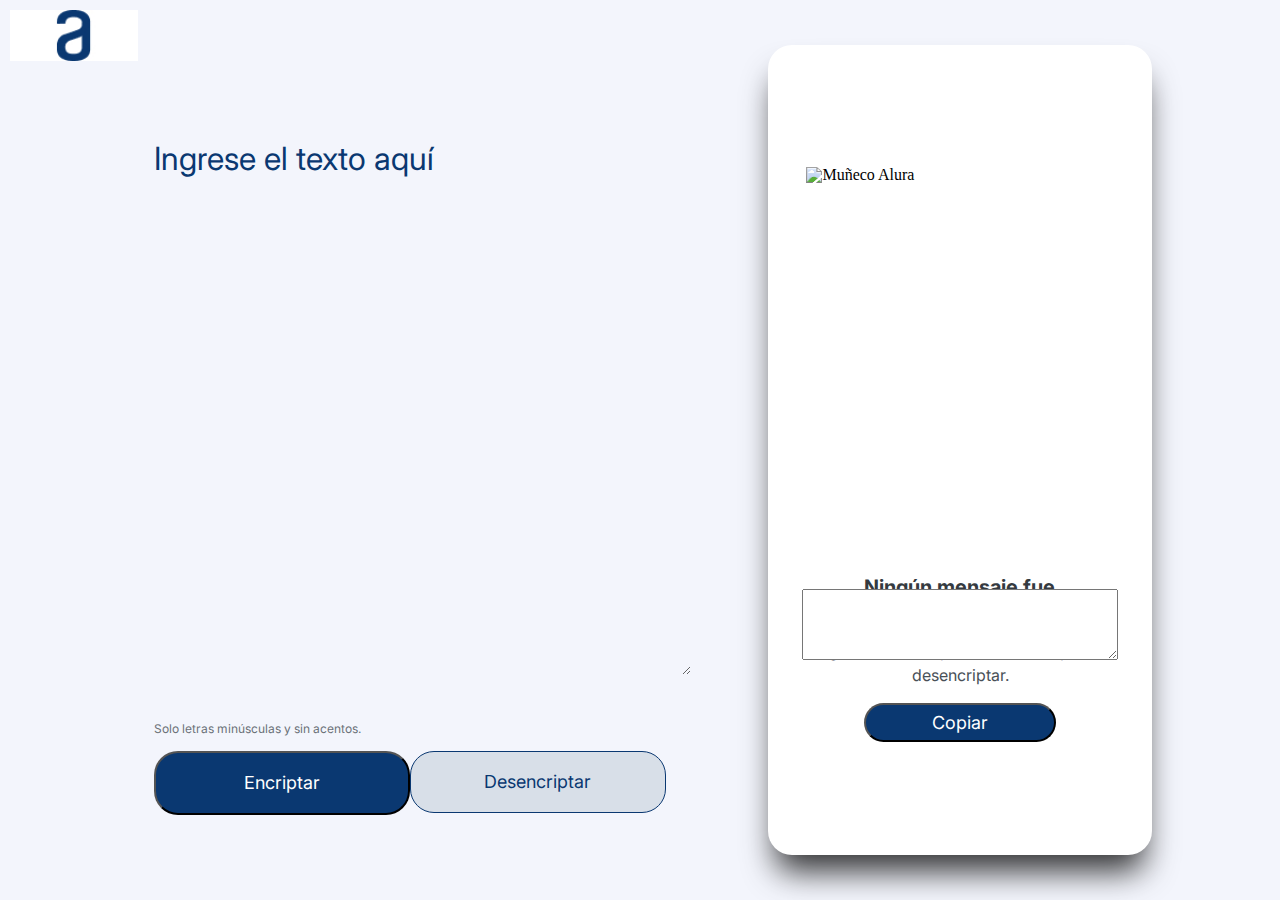
==== Challenge-encriptador/index.html @ 3731f17d "Add files via upload" ====
<!DOCTYPE html>
<html lang="es">
<head>
    <meta charset="UTF-8">
    <meta name="viewport" content="width=device-width, initial-scale=1.0">
    <title>ENCRIPTADOR DE TEXTO</title>
    <link rel="stylesheet" href="reset.css">
    <link rel="stylesheet" href="Style.css">
    <link rel="preconnect" href="https://fonts.googleapis.com">
    <link rel="preconnect" href="https://fonts.gstatic.com" crossorigin>
    <link href="https://fonts.googleapis.com/css2?family=Inter&display=swap" rel="stylesheet">
</head>
<body>
    
    <div class="container">
        <img class="logo" src="Imagenes/Logo.jpg" alt="Logo Alura">
        <div class="encriptar">
            <textarea name="texto" class="texto" id="texto" cols="30" rows="10" placeholder="Ingrese el texto aquí"></textarea>
        </div>
        <div class="terminos">
            <p>Solo letras minúsculas y sin acentos.</p>
        </div>
        <div class="botones">
           <button class="btn-encriptar" type="button" onclick="encriptar()">Encriptar</button>
           <button class="btn-desencriptar" type="button" onclick="desencriptar()">Desencriptar</button>
           
        </div>
       <div class="encriptado">
           <img src="Imagenes/Muñeco.svg" alt="Muñeco Alura" id="muñeco">
           <div class="mensaje-encriptado" id="mensaje-encriptado">
              <h2 id="titulo-mensaje">Ningún mensaje fue encontrado</h2>
              <p id="parrafo">Ingresa el texto que desees encriptar o desencriptar.</p>
              <textarea name="mensaje" id="mensaje" cols="30" rows="10" class="mensaje"></textarea>
              <button class="btn-copiar" type="button" onclick="copiar()">Copiar</button>
           </div>
       </div>
    </div>
</body>
</html>
---- Challenge-encriptador/Style.css ----
*{
    margin:0;
    padding:0;
}
.container{
    position: relative;
    width: 100vw;
    height: 100vh;
    background: #f3f5fc;
}
.logo{
    padding-top: 10px;
    margin-left: 10px;
    width: 10%;
}
.texto{
    position:absolute;
    width:42%;
    height:60%;
    left: 12%;
    top: 15%;
    border: none;
    font-family: "Inter";
    font-style: normal;
    font-weight: 400;
    font-size: 32px;
    line-height: 150%;
    background-color: #f3f5fc;
}
.texto::placeholder{
    color: #0a3871;
}
.texto:focus,
.texto:active{
    border: none;
    outline: none;
}
.terminos{
    display: flex;
    flex-direction: row;
    align-items: center;
    padding: 0px;
    gap:8px;
    position: absolute;
    width: 80%;
    left: 12%;
    top: 80%;
}
.terminos p{
    font-family:"Inter";
    font-style: normal;
    font-weight: 400;
    font-size: 12px;
    line-height: 150%;
    color:#495057;
    opacity: 0.8;
    flex: none;
    order: 1;
    flex-grow: 0;
}
.botones{
    display: flex;
    flex-direction: row;
    align-items: flex-start;
    padding:1% 0 ;
    position: absolute;
    width: 80%;
    left: 12%;
    top: 82%;
}
.btn-encriptar{
   align-items: center;
   justify-content: center;
   padding: 2%;
   gap: 8px;
   width: 25%;
   background-color: #0a3871;
   border-radius: 24px;
   font-family: "Inter";
   font-size: 18px;
   line-height:19px;
   text-align: center;
   color: #fff;
   cursor: pointer;
}
.btn-desencriptar{
   box-sizing: border-box;
   display: flex;
   flex-direction: row;
   align-items: flex-start;
   justify-content: center;
   padding: 2%;
   gap: 8px;
   width: 25%;
   background:#d8dfe8;
   border: 1px solid #0a3871;
   border-radius: 24px;
   font-family: "Inter";
   font-weight: 400;
   font-size: 18px;
   line-height: 19px;
   text-align: center;
   color: #0a3871;
   cursor: pointer;
}
.btn-encriptar:hover,
.btn-desencriptar:hover{
    margin: 0.3%;
    width: 24.5%;
    padding: 1.8%;
}
.encriptado{
    display: flex;
    justify-content: center;
    position: absolute;
    width: 30%;
    height: 90%;
    left: 60%;
    top: 5%;
    background:#fff ;
    box-shadow: 0px 24px 32px -8px rgba(0,0,0, 0.8);
    border-radius: 24px;
}
.mensaje-encriptado{
    display: flex;
    flex-direction: column;
    align-items: center;
    justify-content: center;
    padding: 1%;
    gap: 16px;
    position: absolute;
    width: 100%;
    top: 65%;
    text-align: center;
}
.mensaje-encriptado h2{
    width: 60%;
    font-family: "Inter";
    font-style: normal;
    font-weight: 700;
    font-size: 20px;
    line-height: 120%;
    text-align: center;
    color: #343a40;

}
.mensaje-encriptado p{
    width: 80%;
    font-family: "Inter";
    font-style: normal;
    font-weight: 400;
    font-size: 16px;
    line-height:150%;
    text-align: center; 
    color:#495057 ; 
}
.encriptado img{
    position: absolute;
    width:80% ;
    height: 50%;
    top: 15%;
}
#mensaje{
    position: absolute;
    width: 80%;
    height: 40%;
    top: 10%;
}
.btn-copiar{
    display: flex;
    align-items: center;
    justify-content: center;
    padding: 2%;
    gap: 8px;
    width: 50%;
    background-color: #0a3871;
    border-radius: 24px;
    font-family: "Inter";
    font-size: 18px;
    line-height:19px;
    text-align: center;
    color: #fff;
    cursor: pointer;
}
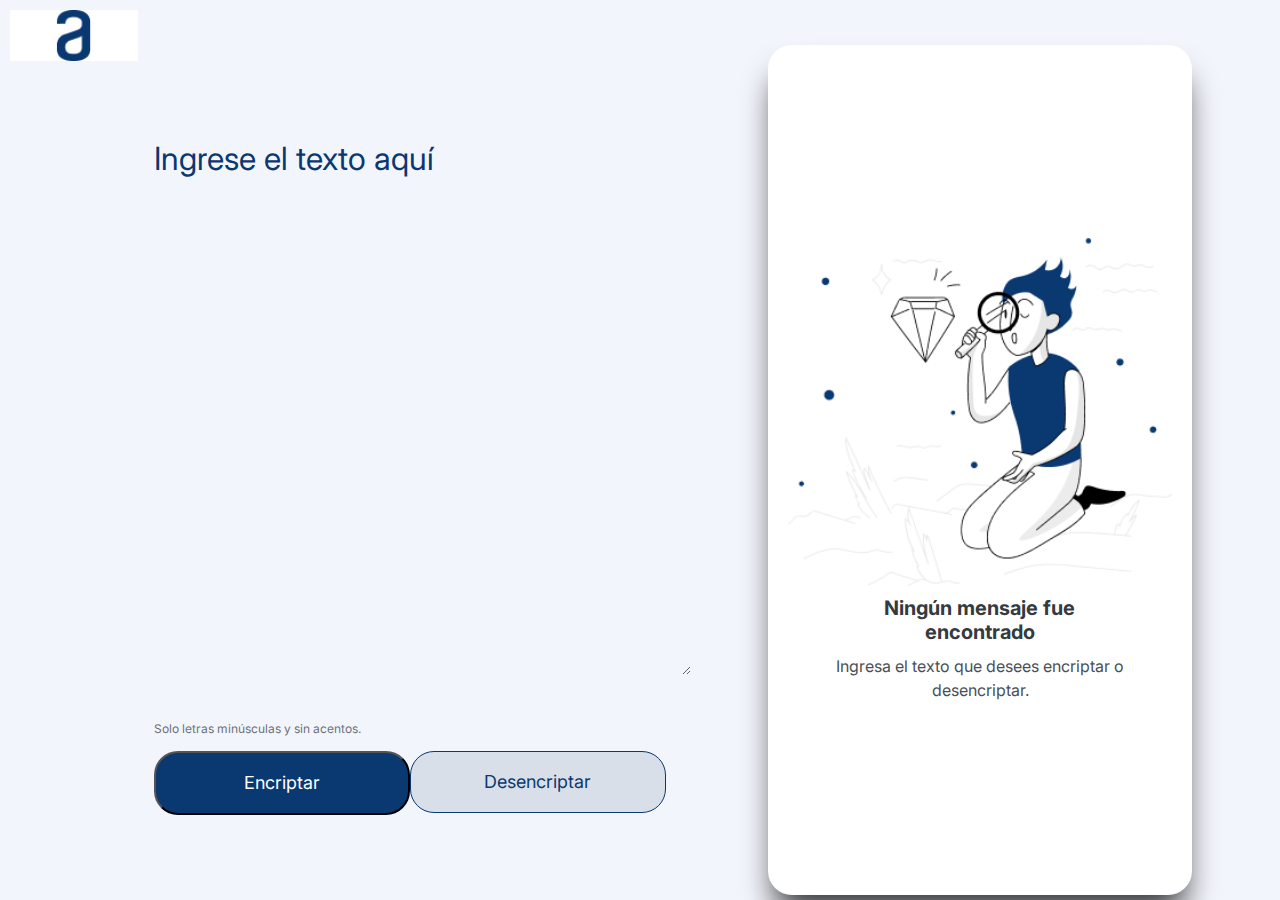
==== commit 4dc9c0bc: "Actualización." ====
--- a/Challenge-encriptador/index.html
+++ b/Challenge-encriptador/index.html
@@ -1,39 +1,45 @@
 <!DOCTYPE html>
 <html lang="es">
-<head>
-    <meta charset="UTF-8">
-    <meta name="viewport" content="width=device-width, initial-scale=1.0">
-    <title>ENCRIPTADOR DE TEXTO</title>
-    <link rel="stylesheet" href="reset.css">
-    <link rel="stylesheet" href="Style.css">
-    <link rel="preconnect" href="https://fonts.googleapis.com">
-    <link rel="preconnect" href="https://fonts.gstatic.com" crossorigin>
-    <link href="https://fonts.googleapis.com/css2?family=Inter&display=swap" rel="stylesheet">
-</head>
-<body>
-    
-    <div class="container">
-        <img class="logo" src="Imagenes/Logo.jpg" alt="Logo Alura">
-        <div class="encriptar">
-            <textarea name="texto" class="texto" id="texto" cols="30" rows="10" placeholder="Ingrese el texto aquí"></textarea>
+
+    <head>
+        <meta charset="UTF-8">
+        <meta name="viewport" content="width=device-width, initial-scale=1.0">
+        <title>ENCRIPTADOR DE TEXTO</title>
+        <link rel="stylesheet" href="reset.css">
+        <link rel="stylesheet" href="Style.css">
+        <link rel="preconnect" href="https://fonts.googleapis.com">
+        <link rel="preconnect" href="https://fonts.gstatic.com" crossorigin>
+        <link href="https://fonts.googleapis.com/css2?family=Inter&display=swap" rel="stylesheet">
+    </head>
+
+    <body>
+
+        <div class="container">
+            <img class="logo" src="Imagenes/Logo.jpg" alt="Logo Alura">
+            <div class="encriptar">
+                <textarea name="texto" class="texto" id="texto" cols="30" rows="10"
+                    placeholder="Ingrese el texto aquí"></textarea>
+            </div>
+            <div class="terminos">
+                <p>Solo letras minúsculas y sin acentos.</p>
+            </div>
+            <div class="botones">
+                <button class="btn-encriptar" type="button" onclick="encriptar()">Encriptar</button>
+                <button class="btn-desencriptar" type="button" onclick="desencriptar()">Desencriptar</button>
+
+            </div>
+            <div class="encriptado encriptado-estado" id="encriptado-estado">
+                <img src="Imagenes/Muñeco.png" alt="Muñeco Alura" class="muñeco">
+                <h2  class="titulo-mensaje" id="titulo-mensaje">Ningún mensaje fue encontrado</h2>
+                <p class="parrafo"   id="parrafo">Ingresa el texto que desees encriptar o desencriptar.</p>
+            </div>
+            <div class="encriptado ocultar  encriptado-resultado " id="encriptado-resultado" >
+                <p id="mensaje" class="mensaje"></p>
+                <button class="btn-copiar" type="button" onclick="copiar()">Copiar</button>
+                
+            </div>
         </div>
-        <div class="terminos">
-            <p>Solo letras minúsculas y sin acentos.</p>
-        </div>
-        <div class="botones">
-           <button class="btn-encriptar" type="button" onclick="encriptar()">Encriptar</button>
-           <button class="btn-desencriptar" type="button" onclick="desencriptar()">Desencriptar</button>
-           
-        </div>
-       <div class="encriptado">
-           <img src="Imagenes/Muñeco.svg" alt="Muñeco Alura" id="muñeco">
-           <div class="mensaje-encriptado" id="mensaje-encriptado">
-              <h2 id="titulo-mensaje">Ningún mensaje fue encontrado</h2>
-              <p id="parrafo">Ingresa el texto que desees encriptar o desencriptar.</p>
-              <textarea name="mensaje" id="mensaje" cols="30" rows="10" class="mensaje"></textarea>
-              <button class="btn-copiar" type="button" onclick="copiar()">Copiar</button>
-           </div>
-       </div>
-    </div>
-</body>
-</html>
+        <script src="index.js"></script>
+    </body>
+
+</html>--- a/Challenge-encriptador/Style.css
+++ b/Challenge-encriptador/Style.css
@@ -111,29 +111,24 @@
 }
 .encriptado{
     display: flex;
-    justify-content: center;
+    align-items: center;
+    flex-direction: column;
     position: absolute;
     width: 30%;
     height: 90%;
     left: 60%;
     top: 5%;
+    padding: 20px;
     background:#fff ;
     box-shadow: 0px 24px 32px -8px rgba(0,0,0, 0.8);
     border-radius: 24px;
 }
-.mensaje-encriptado{
-    display: flex;
-    flex-direction: column;
-    align-items: center;
+.encriptado-estado{
     justify-content: center;
-    padding: 1%;
-    gap: 16px;
-    position: absolute;
-    width: 100%;
-    top: 65%;
-    text-align: center;
+    gap: 10px;
+    
 }
-.mensaje-encriptado h2{
+.encriptado .titulo-mensaje{
     width: 60%;
     font-family: "Inter";
     font-style: normal;
@@ -142,9 +137,13 @@
     line-height: 120%;
     text-align: center;
     color: #343a40;
+}
 
+.muñeco{
+    width: 100%;
 }
-.mensaje-encriptado p{
+
+.encriptado .parrafo{
     width: 80%;
     font-family: "Inter";
     font-style: normal;
@@ -154,18 +153,7 @@
     text-align: center; 
     color:#495057 ; 
 }
-.encriptado img{
-    position: absolute;
-    width:80% ;
-    height: 50%;
-    top: 15%;
-}
-#mensaje{
-    position: absolute;
-    width: 80%;
-    height: 40%;
-    top: 10%;
-}
+
 .btn-copiar{
     display: flex;
     align-items: center;
@@ -181,4 +169,11 @@
     text-align: center;
     color: #fff;
     cursor: pointer;
+}
+.ocultar{
+    display: none;
+}
+.encriptado-resultado{
+    justify-content: space-between;
+
 }